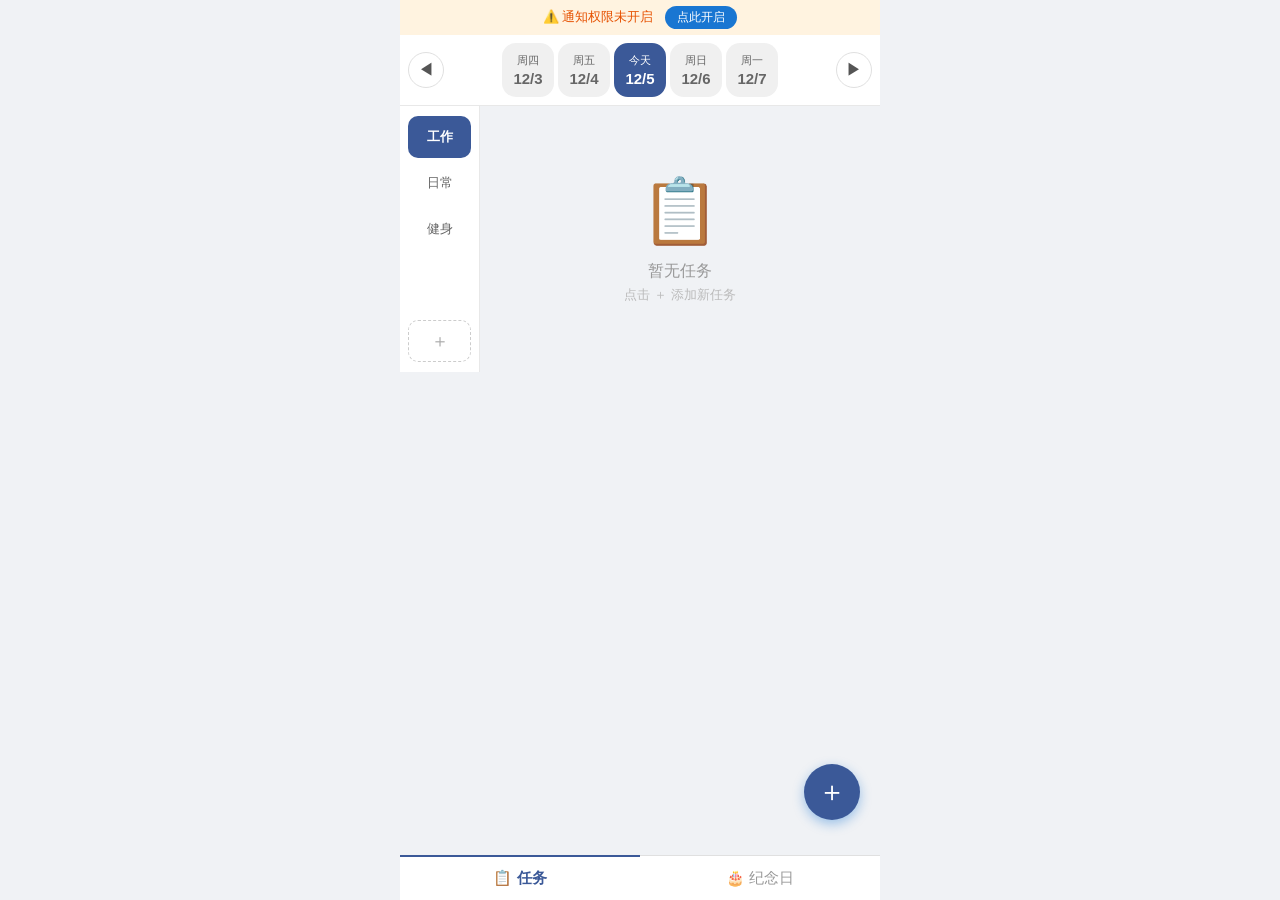
==== index.html @ bfd48ba2 "重构布局：左侧垂直分类栏 + 右侧2列任务卡片网格" ====
<!DOCTYPE html>
<html lang="zh-CN">
<head>
  <meta charset="UTF-8">
  <meta name="viewport" content="width=device-width, initial-scale=1.0, user-scalable=no">
  <meta name="theme-color" content="#1976d2">
  <meta name="apple-mobile-web-app-capable" content="yes">
  <meta name="apple-mobile-web-app-title" content="每日任务">
  <title>记忆点</title>
  <link rel="manifest" href="manifest.json">
  <link rel="stylesheet" href="style.css">
</head>
<body>

<!-- ==================== 主屏幕 ==================== -->
<main id="homeScreen">
  <header style="display:none">
    <p id="currentDateDisplay"></p>
  </header>
  <div id="permBar" style="display:none;background:#FFF3E0;padding:6px 16px;text-align:center;font-size:13px;color:#E65100;">
    ⚠️ 通知权限未开启 <button id="permBtn" style="margin-left:8px;padding:3px 12px;background:#1976d2;color:#fff;border:none;border-radius:12px;font-size:12px;">点此开启</button>
  </div>

  <!-- 日期选择器 -->
  <div class="date-row">
    <button class="date-arrow" onclick="shiftDate(-5)">◀</button>
    <div class="date-strip" id="dateStrip"></div>
    <button class="date-arrow" onclick="shiftDate(5)">▶</button>
  </div>

  <!-- 统计栏 -->
  <div class="stats" id="statsBar" style="display:none">
    <span class="stat-done">✅ <b id="doneCount">0</b></span>
    <span class="stat-todo">📋 <b id="todoCount">0</b></span>
  </div>

  <!-- 侧边栏 + 任务区 -->
  <div class="main-layout">
    <aside class="sidebar" id="categoryBar"></aside>
    <div class="task-area" id="taskList"></div>
  </div>

  <!-- 底部导航 -->
  <nav class="bottom-nav">
    <button class="nav-btn active" onclick="switchTab('tasks')">📋 任务</button>
    <button class="nav-btn" onclick="switchTab('anniversaries')">🎂 纪念日</button>
  </nav>

  <!-- 新建按钮 -->
  <button class="fab" onclick="openTaskEdit()">＋</button>
</main>

<!-- ==================== 任务编辑弹窗 ==================== -->
<dialog id="taskDialog">
  <form id="taskForm" method="dialog">
    <h2 id="taskDialogTitle">新建任务</h2>
    <input type="hidden" id="taskId">
    <input type="hidden" id="taskDate">

    <label>任务名称</label>
    <input type="text" id="taskTitle" placeholder="输入任务名称" required autocomplete="off">

    <label>详细描述（可选）</label>
    <textarea id="taskDesc" rows="2" placeholder="备注..."></textarea>

    <label>优先级</label>
    <div class="segmented">
      <input type="radio" name="priority" id="priHigh" value="2">
      <label for="priHigh" class="seg-btn">🔴 高</label>
      <input type="radio" name="priority" id="priMid" value="1" checked>
      <label for="priMid" class="seg-btn">🟠 中</label>
      <input type="radio" name="priority" id="priLow" value="0">
      <label for="priLow" class="seg-btn">🟢 低</label>
    </div>

    <label>分类</label>
    <select id="taskCategory"></select>

    <label>重复</label>
    <div class="segmented">
      <input type="radio" name="repeatType" id="rptNone" value="none" checked>
      <label for="rptNone" class="seg-btn">不重复</label>
      <input type="radio" name="repeatType" id="rptWeekdays" value="weekdays">
      <label for="rptWeekdays" class="seg-btn">工作日</label>
      <input type="radio" name="repeatType" id="rptDaily" value="daily">
      <label for="rptDaily" class="seg-btn">每天</label>
      <input type="radio" name="repeatType" id="rptWeekly" value="weekly">
      <label for="rptWeekly" class="seg-btn">每周</label>
    </div>

    <label>日期</label>
    <input type="date" id="taskDatePicker">

    <label>⏰ 定时提醒</label>
    <div class="reminder-row">
      <select id="reminderOffset" style="flex:1">
        <option value="5">提前 5 分钟</option>
        <option value="10">提前 10 分钟</option>
        <option value="15">提前 15 分钟</option>
        <option value="30">提前 30 分钟</option>
      </select>
      <input type="time" id="taskTime" style="flex:2">
      <label class="toggle-label">
        <input type="checkbox" id="taskReminder">
        <span>开启</span>
      </label>
    </div>

    <div class="dialog-actions">
      <button type="button" class="btn-cancel" onclick="closeTaskDialog()">取消</button>
      <button type="submit" class="btn-save">保存</button>
    </div>
  </form>
</dialog>

<!-- ==================== 纪念日屏幕 ==================== -->
<main id="anniversaryScreen" style="display:none">
  <header>
    <h1>纪念日</h1>
  </header>

  <div class="anni-list" id="anniList"></div>

  <nav class="bottom-nav">
    <button class="nav-btn" onclick="switchTab('tasks')">📋 任务</button>
    <button class="nav-btn active" onclick="switchTab('anniversaries')">🎂 纪念日</button>
  </nav>

  <button class="fab" onclick="openAnniEdit()">＋</button>
</main>

<!-- ==================== 纪念日编辑弹窗 ==================== -->
<dialog id="anniDialog">
  <form id="anniForm" method="dialog">
    <h2 id="anniDialogTitle">新建纪念日</h2>
    <input type="hidden" id="anniId">

    <label>事件名称</label>
    <input type="text" id="anniTitle" placeholder="如：结婚纪念日" required autocomplete="off">

    <label>日期</label>
    <div class="month-day">
      <select id="anniMonth"></select>
      <select id="anniDay"></select>
    </div>

    <label>重复</label>
    <div class="segmented">
      <input type="radio" name="isAnnual" id="annualYes" value="1" checked>
      <label for="annualYes" class="seg-btn">每年</label>
      <input type="radio" name="isAnnual" id="annualNo" value="0">
      <label for="annualNo" class="seg-btn">一次性</label>
    </div>

    <label>提醒</label>
    <select id="reminderDays">
      <option value="0">当天提醒</option>
      <option value="1">提前 1 天</option>
      <option value="3">提前 3 天</option>
      <option value="7">提前 7 天</option>
    </select>

    <label>备注（可选）</label>
    <input type="text" id="anniDesc" placeholder="备注..." autocomplete="off">

    <div class="dialog-actions">
      <button type="button" class="btn-cancel" onclick="closeAnniDialog()">取消</button>
      <button type="submit" class="btn-save">保存</button>
    </div>
  </form>
</dialog>

<!-- ==================== 确认删除弹窗 ==================== -->
<dialog id="confirmDialog">
  <form method="dialog">
    <p id="confirmMsg">确定要删除吗？</p>
    <div class="dialog-actions">
      <button type="button" class="btn-cancel" onclick="closeConfirm()">取消</button>
      <button type="submit" class="btn-delete" id="confirmDeleteBtn">删除</button>
    </div>
  </form>
</dialog>

<script src="app.js"></script>
</body>
</html>
---- style.css ----
/* ========== 全局样式 ========== */
* { margin:0; padding:0; box-sizing:border-box; }
:root {
  --blue: #3B5998;
  --red: #C0392B;
  --orange: #D35400;
  --green: #27AE60;
  --grey: #95A5A6;
  --bg: #F0F2F5;
  --card: #FFFFFF;
  --radius: 12px;
  --shadow: 0 2px 8px rgba(0,0,0,0.06);
}
body {
  font-family: -apple-system, "Microsoft YaHei", "PingFang SC", sans-serif;
  background: var(--bg);
  color: #2C3E50;
  max-width: 480px;
  margin: 0 auto;
  min-height: 100dvh;
  position: relative;
  overflow-x: hidden;
  -webkit-tap-highlight-color: transparent;
}

/* ========== 头部 ========== */
header {
  background: var(--blue);
  color: #fff;
  padding: 10px 20px;
  text-align: center;
}
header p { font-size: 13px; opacity: 0.9; }

/* ========== 日期选择器 ========== */
.date-row {
  display: flex;
  align-items: center;
  justify-content: space-between;
  padding: 8px 8px;
  background: #fff;
  border-bottom: 1px solid #E8E8E8;
}
.date-arrow {
  width: 36px; min-width: 36px;
  height: 36px;
  border-radius: 50%;
  border: 1px solid #E0E0E0;
  background: #fff;
  font-size: 16px;
  cursor: pointer;
  display: flex; align-items: center; justify-content: center;
  color: #555;
  flex-shrink: 0;
}
.date-arrow:active { background: #F0F2F5; }

.date-strip {
  display: flex;
  gap: 4px;
  flex: 1;
  justify-content: center;
}
.date-strip::-webkit-scrollbar { display: none; }
.date-chip {
  flex: 0 0 auto;
  width: 52px;
  padding: 8px 0;
  text-align: center;
  border-radius: 14px;
  background: #f0f0f0;
  border: none;
  cursor: pointer;
  font-size: 11px;
  color: #666;
  transition: all 0.2s;
}
.date-chip .day-label { font-size: 11px; display: block; }
.date-chip .day-date { font-size: 15px; font-weight: 700; display: block; margin-top: 2px; }
.date-chip.today { border: 2px solid #90caf9; }
.date-chip.active { background: var(--blue); color: #fff; }
.date-chip.active.today { border-color: var(--blue); }

/* ========== 主布局：侧边栏 + 任务区 ========== */
.main-layout {
  display: flex;
  flex: 1;
  min-height: 0;
  background: var(--bg);
}
.sidebar {
  width: 80px; min-width: 80px;
  background: #fff;
  border-right: 1px solid #E8E8E8;
  display: flex;
  flex-direction: column;
  padding: 8px 0;
}
.cat-chip {
  padding: 12px 6px;
  margin: 2px 8px;
  border-radius: 10px;
  border: none;
  background: transparent;
  font-size: 13px;
  cursor: pointer;
  color: #666;
  text-align: center;
  transition: all 0.15s;
}
.cat-chip.active {
  background: var(--blue);
  color: #fff;
  font-weight: 600;
}
.cat-chip.cat-add {
  border: 1px dashed #ccc;
  padding: 8px 4px;
  font-size: 18px;
  color: #aaa;
  margin-top: auto;
}

/* ========== 任务区网格 ========== */
.task-area {
  flex: 1;
  padding: 8px;
  overflow-y: auto;
  display: grid;
  grid-template-columns: 1fr 1fr;
  gap: 8px;
  align-content: start;
}

/* ========== 提醒行 ========== */
.reminder-row {
  display: flex;
  gap: 10px;
  align-items: center;
}
.toggle-label {
  display: flex;
  align-items: center;
  gap: 6px;
  font-size: 14px;
  white-space: nowrap;
  cursor: pointer;
}

/* ========== 统计栏 ========== */
.stats {
  display: flex;
  justify-content: center;
  gap: 24px;
  padding: 10px 20px;
  background: #fff;
  border-bottom: 1px solid #e0e0e0;
  font-size: 13px;
}
.stat-done b { color: var(--green); }
.stat-todo b { color: var(--orange); }

/* ========== 任务卡片 ========== */
.ani-list { padding: 8px 12px 120px; min-height: 200px; }
.task-item {
  display: flex;
  flex-direction: column;
  gap: 6px;
  background: var(--card);
  border-radius: var(--radius);
  padding: 12px;
  box-shadow: var(--shadow);
  transition: transform 0.15s;
  position: relative;
}
.task-item:active { transform: scale(0.97); }
.task-item .checkbox {
  position: absolute; top: 8px; right: 8px;
  width: 20px; height: 20px;
  border: 2px solid #B0B0B0;
  border-radius: 50%;
  flex-shrink: 0;
  display: flex; align-items: center; justify-content: center;
  cursor: pointer;
  font-size: 12px;
  color: transparent;
  transition: all 0.2s;
}
.task-item.done .checkbox {
  background: var(--green);
  border-color: var(--green);
  color: #fff;
}
.task-item .task-info { flex:1; min-width:0; padding-right: 24px; }
.task-item .task-title {
  font-size: 14px;
  font-weight: 600;
  word-break: break-all;
  line-height: 1.3;
}
.task-item.done .task-title {
  text-decoration: line-through;
  color: #999;
}
.task-item .task-desc {
  font-size: 11px; color: #999; margin-top: 4px;
}
.task-item .task-desc:empty { display: none; }
.task-item .pri-badge {
  font-size: 10px; font-weight: 700;
  padding: 2px 8px;
  border-radius: 10px;
  align-self: flex-start;
}
.pri-high { background: #ffebee; color: var(--red); }
.pri-mid  { background: #fff3e0; color: var(--orange); }
.pri-low  { background: #e8f5e9; color: var(--green); }

/* 左滑删除 */
.task-item { position: relative; overflow: hidden; }
.task-item .delete-action {
  position: absolute;
  right: 0; top: 0; bottom: 0;
  width: 72px;
  background: var(--red);
  color: #fff;
  display: flex;
  align-items: center;
  justify-content: center;
  font-size: 14px;
  font-weight: 600;
  border-radius: 0 var(--radius) var(--radius) 0;
  transform: translateX(100%);
  transition: transform 0.2s;
}
.task-item.swiped .delete-action { transform: translateX(0); }
.task-item.swiped { transform: translateX(-72px); }

/* ========== 纪念日卡片 ========== */
.anni-item {
  display: flex;
  align-items: center;
  gap: 14px;
  background: var(--card);
  border-radius: var(--radius);
  padding: 14px;
  margin: 6px 0;
  box-shadow: var(--shadow);
}
.anni-item:active { transform: scale(0.98); }
.anni-date-box {
  width: 50px; height: 50px;
  border-radius: 12px;
  display: flex; flex-direction: column;
  align-items: center; justify-content: center;
  flex-shrink: 0;
  font-weight: 700;
}
.anni-date-box.near { background: #e3f2fd; color: var(--blue); }
.anni-date-box.soon { background: #fff3e0; color: var(--orange); }
.anni-date-box.today-box { background: #ffebee; color: var(--red); }
.anni-date-box.past { background: #f5f5f5; color: #999; }
.anni-date-box .m { font-size: 11px; }
.anni-date-box .d { font-size: 18px; }
.anni-info { flex:1; min-width:0; }
.anni-info .anni-title { font-size: 15px; font-weight: 500; }
.anni-info .anni-type { font-size: 11px; color: #999; }
.anni-info .anni-desc { font-size: 12px; color: #999; margin-top: 2px; }
.anni-countdown {
  font-size: 13px; font-weight: 600;
  flex-shrink: 0; text-align: right;
}
.countdown-near { color: var(--blue); }
.countdown-soon { color: var(--orange); }
.countdown-today { color: var(--red); }
.countdown-past { color: #999; }

/* ========== 空状态 ========== */
.empty-state {
  text-align: center;
  padding: 60px 20px;
  color: #bbb;
}
.empty-state .empty-icon { font-size: 64px; }
.empty-state .empty-title { font-size: 16px; margin-top: 12px; color: #999; }
.empty-state .empty-sub { font-size: 13px; margin-top: 4px; color: #bbb; }

/* ========== FAB ========== */
.fab {
  position: fixed;
  bottom: 80px;
  right: calc(50% - 220px);
  width: 56px; height: 56px;
  border-radius: 50%;
  background: var(--blue);
  color: #fff;
  font-size: 28px;
  border: none;
  box-shadow: 0 4px 12px rgba(25,118,210,0.4);
  cursor: pointer;
  z-index: 10;
  display: flex;
  align-items: center;
  justify-content: center;
  transition: transform 0.2s;
}
.fab:active { transform: scale(0.9); }
@media (max-width:480px) {
  .fab { right: 20px; }
}

/* ========== 底部导航 ========== */
.bottom-nav {
  position: fixed;
  bottom: 0; left: 0; right: 0;
  max-width: 480px;
  margin: 0 auto;
  display: flex;
  background: #fff;
  border-top: 1px solid #e0e0e0;
  z-index: 10;
}
.nav-btn {
  flex: 1;
  padding: 12px;
  border: none;
  background: none;
  font-size: 15px;
  cursor: pointer;
  color: #999;
  transition: all 0.2s;
}
.nav-btn.active { color: var(--blue); font-weight: 600; border-top: 2px solid var(--blue); margin-top: -1px; }

/* ========== 弹窗 ========== */
dialog {
  border: none;
  border-radius: 18px 18px 0 0;
  padding: 0;
  width: 100%;
  max-width: 480px;
  position: fixed;
  bottom: 0;
  margin: 0;
  animation: slideUp 0.25s ease-out;
}
dialog::backdrop { background: rgba(0,0,0,0.4); }
@keyframes slideUp {
  from { transform: translateY(100%); }
  to { transform: translateY(0); }
}
dialog form {
  padding: 20px;
  display: flex;
  flex-direction: column;
  gap: 12px;
}
dialog h2 { font-size: 17px; text-align: center; }
dialog label { font-size: 13px; color: #666; font-weight: 500; }
dialog input[type="text"],
dialog input[type="date"],
dialog textarea,
dialog select {
  padding: 12px;
  border: 1px solid #e0e0e0;
  border-radius: 10px;
  font-size: 15px;
  font-family: inherit;
  width: 100%;
  background: #fafafa;
}
dialog textarea { resize: vertical; }

/* 分段按钮 */
.segmented {
  display: flex;
  border: 1px solid #e0e0e0;
  border-radius: 10px;
  overflow: hidden;
}
.segmented input { display: none; }
.seg-btn {
  flex: 1;
  text-align: center;
  padding: 10px;
  font-size: 14px;
  cursor: pointer;
  background: #fff;
  color: #666;
  transition: all 0.2s;
  border-right: 1px solid #e0e0e0;
}
.seg-btn:last-child { border-right: none; }
.segmented input:checked + .seg-btn {
  background: var(--blue);
  color: #fff;
}

/* 月日双选 */
.month-day { display: flex; gap: 8px; }
.month-day select { flex: 1; }

/* 弹窗按钮 */
.dialog-actions { display: flex; gap: 10px; margin-top: 4px; }
.btn-save, .btn-cancel, .btn-delete {
  flex: 1;
  padding: 12px;
  border: none;
  border-radius: 10px;
  font-size: 15px;
  font-weight: 600;
  cursor: pointer;
}
.btn-save { background: var(--blue); color: #fff; }
.btn-cancel { background: #f0f0f0; color: #666; }
.btn-delete { background: var(--red); color: #fff; }
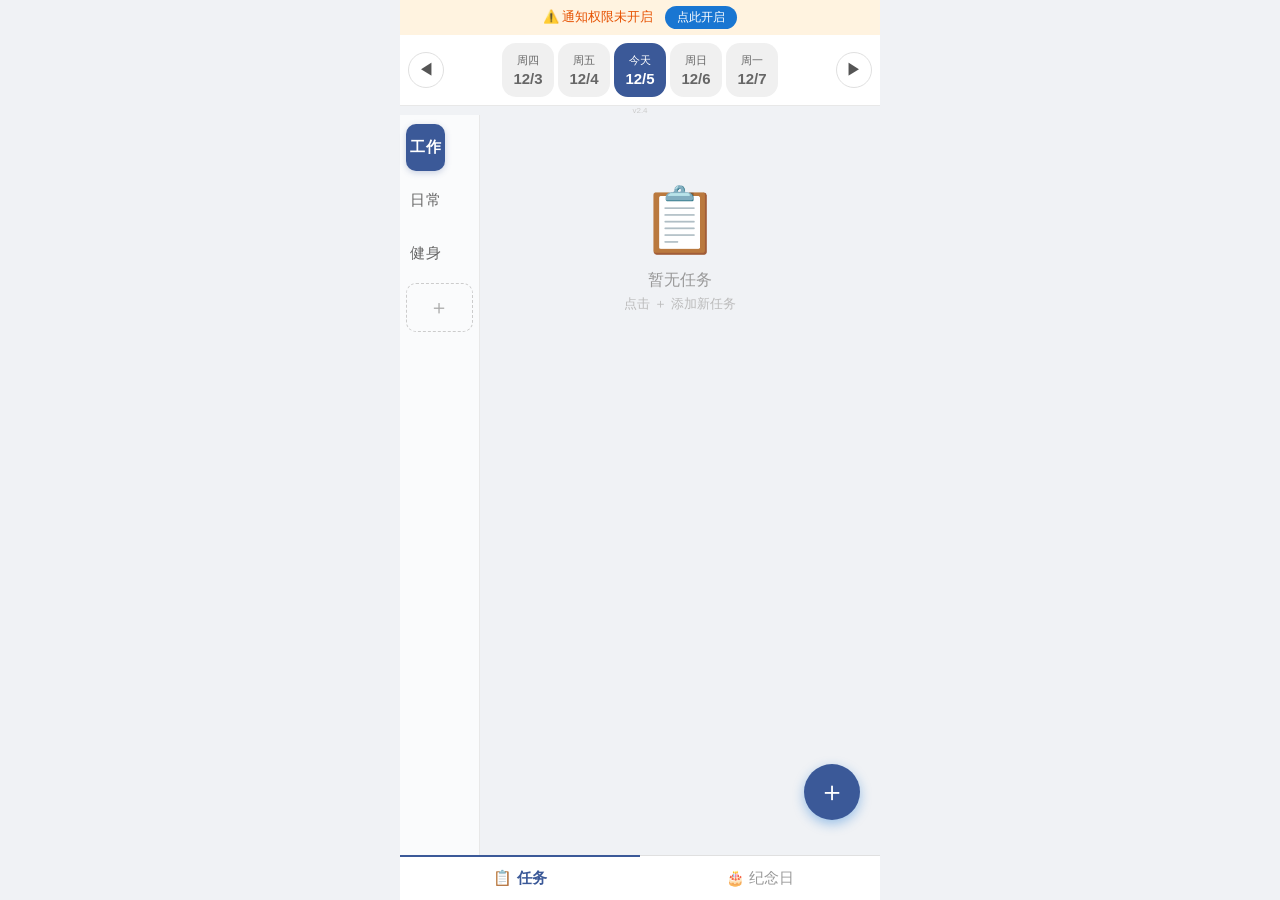
==== commit 2c03ccea: "状态栏避让+自定义分类弹窗+长按X删除" ====
--- a/index.html
+++ b/index.html
@@ -27,6 +27,7 @@
     <div class="date-strip" id="dateStrip"></div>
     <button class="date-arrow" onclick="shiftDate(5)">▶</button>
   </div>
+  <div style="font-size:8px;text-align:center;color:#ccc;">v2.4</div>
 
   <!-- 统计栏 -->
   <div class="stats" id="statsBar" style="display:none">
@@ -170,6 +171,18 @@
   </form>
 </dialog>
 
+<!-- ==================== 新增分类弹窗 ==================== -->
+<dialog id="catDialog">
+  <form id="catForm" method="dialog" style="padding:20px;text-align:center;background:#E3F2FD;">
+    <h3 style="margin-bottom:12px;">新增</h3>
+    <input type="text" id="catName" placeholder="分类名称" autocomplete="off" style="width:100%;padding:10px;border:1px solid #BBDEFB;border-radius:8px;font-size:15px;">
+    <div class="dialog-actions" style="margin-top:12px;">
+      <button type="button" onclick="closeCatDialog()" class="btn-cancel">取消</button>
+      <button type="submit" class="btn-save">确定</button>
+    </div>
+  </form>
+</dialog>
+
 <!-- ==================== 确认删除弹窗 ==================== -->
 <dialog id="confirmDialog">
   <form method="dialog">
--- a/style.css
+++ b/style.css
@@ -17,11 +17,14 @@
   color: #2C3E50;
   max-width: 480px;
   margin: 0 auto;
-  min-height: 100dvh;
+  height: 100dvh;
   position: relative;
-  overflow-x: hidden;
+  overflow: hidden;
+  display: flex;
+  flex-direction: column;
   -webkit-tap-highlight-color: transparent;
 }
+main { display: flex; flex-direction: column; flex: 1; min-height: 0; }
 
 /* ========== 头部 ========== */
 header {
@@ -90,35 +93,59 @@
 }
 .sidebar {
   width: 80px; min-width: 80px;
-  background: #fff;
+  background: #FAFBFC;
   border-right: 1px solid #E8E8E8;
   display: flex;
   flex-direction: column;
-  padding: 8px 0;
+  padding: 6px 0;
+  align-self: stretch;
 }
 .cat-chip {
-  padding: 12px 6px;
-  margin: 2px 8px;
+  padding: 14px 4px;
+  margin: 3px 6px;
   border-radius: 10px;
   border: none;
   background: transparent;
-  font-size: 13px;
+  font-size: 15px;
+  font-weight: 500;
   cursor: pointer;
   color: #666;
   text-align: center;
   transition: all 0.15s;
+  letter-spacing: 0.5px;
 }
 .cat-chip.active {
   background: var(--blue);
   color: #fff;
-  font-weight: 600;
+  font-weight: 700;
+  box-shadow: 0 2px 6px rgba(59,89,152,0.25);
 }
 .cat-chip.cat-add {
   border: 1px dashed #ccc;
-  padding: 8px 4px;
-  font-size: 18px;
+  padding: 10px 4px;
+  font-size: 20px;
   color: #aaa;
-  margin-top: auto;
+}
+
+/* 分类项容器 */
+.cat-wrap {
+  position: relative;
+}
+.cat-del {
+  display: none;
+  position: absolute;
+  top: -4px; right: -2px;
+  width: 18px; height: 18px;
+  border-radius: 50%;
+  background: #E74C3C;
+  color: #fff;
+  font-size: 12px;
+  font-weight: 700;
+  align-items: center;
+  justify-content: center;
+  cursor: pointer;
+  line-height: 1;
+  z-index: 5;
 }
 
 /* ========== 任务区网格 ========== */
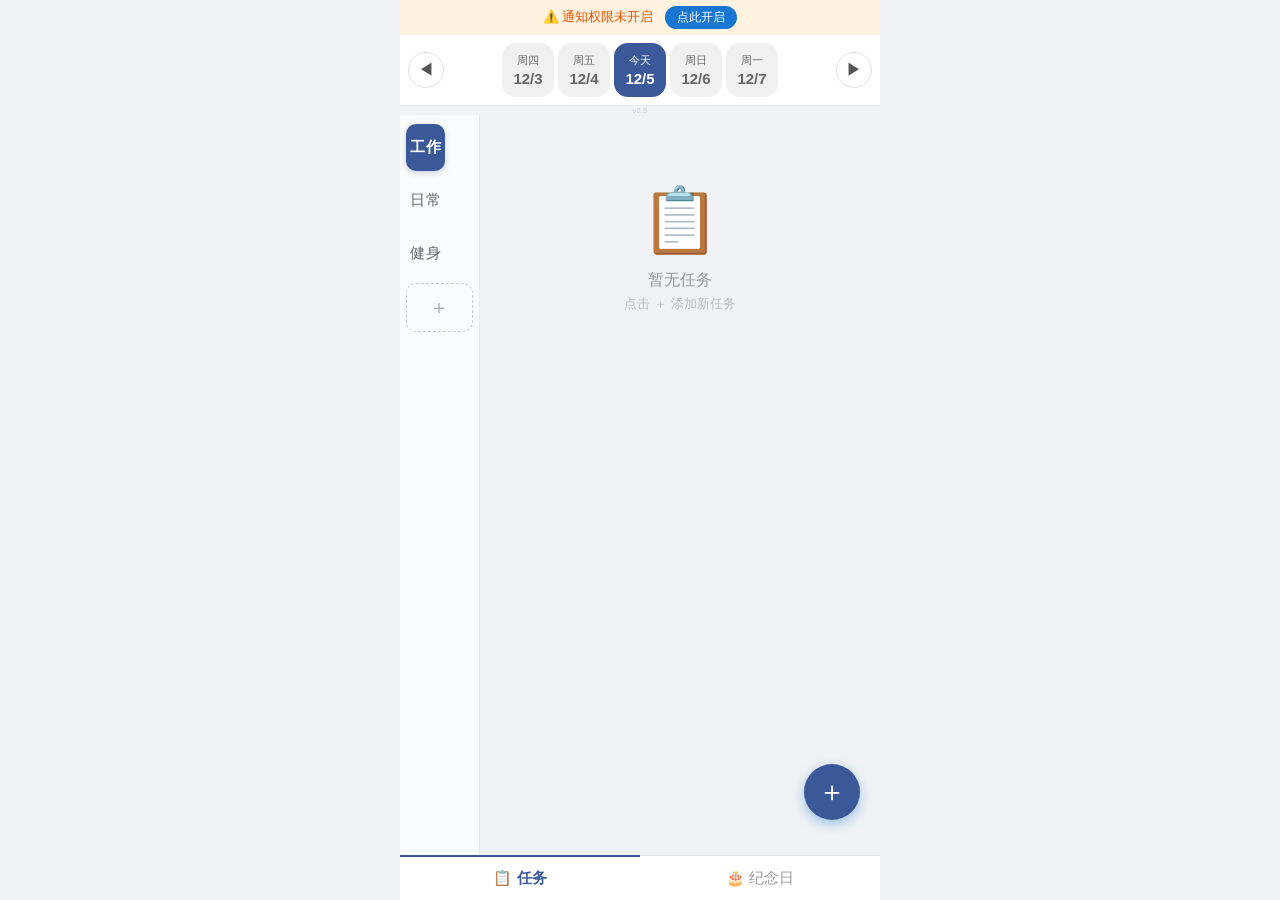
==== commit 9f4623d5: "分类拖拽排序：长按移动拖动，停在原位显示删除" ====
--- a/index.html
+++ b/index.html
@@ -27,7 +27,7 @@
     <div class="date-strip" id="dateStrip"></div>
     <button class="date-arrow" onclick="shiftDate(5)">▶</button>
   </div>
-  <div style="font-size:8px;text-align:center;color:#ccc;">v2.4</div>
+  <div style="font-size:8px;text-align:center;color:#ccc;">v2.5</div>
 
   <!-- 统计栏 -->
   <div class="stats" id="statsBar" style="display:none">
@@ -172,7 +172,7 @@
 </dialog>
 
 <!-- ==================== 新增分类弹窗 ==================== -->
-<dialog id="catDialog">
+<dialog id="catDialog" onclick="if(event.target===this) this.close();">
   <form id="catForm" method="dialog" style="padding:20px;text-align:center;background:#E3F2FD;">
     <h3 style="margin-bottom:12px;">新增</h3>
     <input type="text" id="catName" placeholder="分类名称" autocomplete="off" style="width:100%;padding:10px;border:1px solid #BBDEFB;border-radius:8px;font-size:15px;">
--- a/style.css
+++ b/style.css
@@ -23,6 +23,8 @@
   display: flex;
   flex-direction: column;
   -webkit-tap-highlight-color: transparent;
+  -webkit-user-select: none;
+  user-select: none;
 }
 main { display: flex; flex-direction: column; flex: 1; min-height: 0; }
 
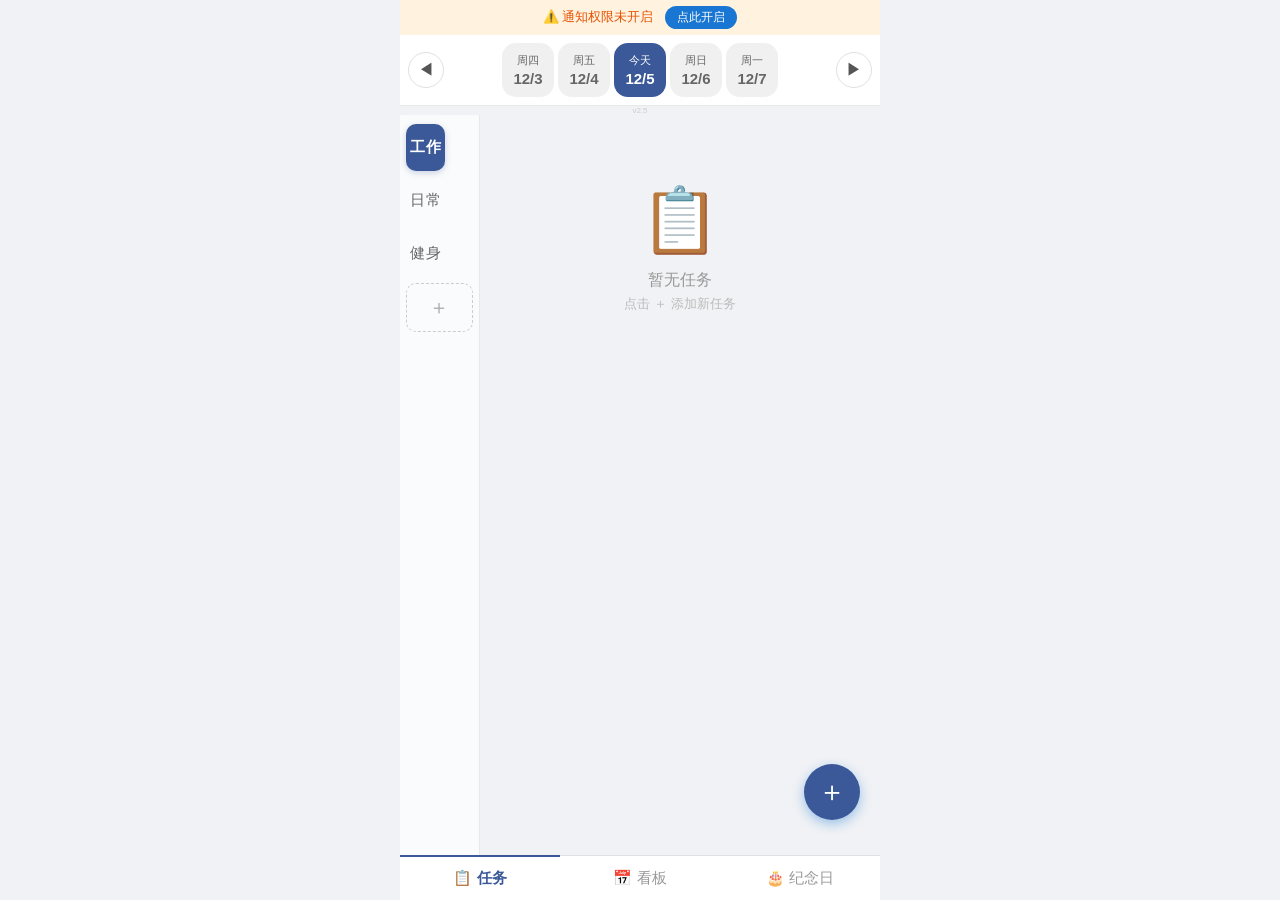
==== commit 7cd0a755: "新增看板：月历视图+按分类查看任务" ====
--- a/index.html
+++ b/index.html
@@ -44,6 +44,7 @@
   <!-- 底部导航 -->
   <nav class="bottom-nav">
     <button class="nav-btn active" onclick="switchTab('tasks')">📋 任务</button>
+    <button class="nav-btn" onclick="switchTab('kanban')">📅 看板</button>
     <button class="nav-btn" onclick="switchTab('anniversaries')">🎂 纪念日</button>
   </nav>
 
@@ -124,10 +125,34 @@
 
   <nav class="bottom-nav">
     <button class="nav-btn" onclick="switchTab('tasks')">📋 任务</button>
+    <button class="nav-btn" onclick="switchTab('kanban')">📅 看板</button>
     <button class="nav-btn active" onclick="switchTab('anniversaries')">🎂 纪念日</button>
   </nav>
 
   <button class="fab" onclick="openAnniEdit()">＋</button>
+</main>
+
+<!-- ==================== 看板屏幕 ==================== -->
+<main id="kanbanScreen" style="display:none">
+  <div class="kb-month-nav">
+    <button class="kb-month-btn" onclick="changeMonth(-1)">◀</button>
+    <span class="kb-month-title" id="kbMonthTitle"></span>
+    <button class="kb-month-btn" onclick="changeMonth(1)">▶</button>
+  </div>
+  <div class="kb-weekdays">
+    <span>一</span><span>二</span><span>三</span><span>四</span><span>五</span><span>六</span><span>日</span>
+  </div>
+  <div class="kb-grid" id="kbGrid"></div>
+  <div class="kb-preview" id="kbPreview">
+    <div class="kb-preview-date" id="kbPreviewDate"></div>
+    <div class="kb-preview-list" id="kbPreviewList"></div>
+  </div>
+
+  <nav class="bottom-nav">
+    <button class="nav-btn" onclick="switchTab('tasks')">📋 任务</button>
+    <button class="nav-btn active" onclick="switchTab('kanban')">📅 看板</button>
+    <button class="nav-btn" onclick="switchTab('anniversaries')">🎂 纪念日</button>
+  </nav>
 </main>
 
 <!-- ==================== 纪念日编辑弹窗 ==================== -->
--- a/style.css
+++ b/style.css
@@ -338,6 +338,51 @@
   .fab { right: 20px; }
 }
 
+#kanbanScreen { display: flex; flex-direction: column; }
+/* ========== 看板 ========== */
+.kb-month-nav {
+  display: flex; align-items: center; justify-content: space-between;
+  padding: 10px 16px; background: #fff; border-bottom: 1px solid #E8E8E8;
+}
+.kb-month-btn {
+  width: 32px; height: 32px; border-radius: 50%; border: 1px solid #DDD;
+  background: #fff; font-size: 14px; cursor: pointer; color: #555;
+}
+.kb-month-title { font-size: 16px; font-weight: 700; }
+.kb-weekdays {
+  display: grid; grid-template-columns: repeat(7,1fr);
+  padding: 6px 8px; background: #fff; text-align: center;
+  font-size: 12px; color: #999; border-bottom: 1px solid #EEE;
+}
+.kb-grid {
+  display: grid; grid-template-columns: repeat(7,1fr);
+  gap: 2px; padding: 4px 8px; background: #fff;
+}
+.kb-day {
+  aspect-ratio: 1; display: flex; flex-direction: column;
+  align-items: center; justify-content: center; font-size: 13px;
+  border-radius: 8px; cursor: pointer; position: relative;
+}
+.kb-day.other-month { color: #CCC; }
+.kb-day.today { background: #E3F2FD; font-weight: 700; }
+.kb-day.selected { background: var(--blue); color: #fff; }
+.kb-day.has-tasks::after {
+  content: ''; position: absolute; bottom: 4px; width: 4px; height: 4px;
+  border-radius: 50%; background: var(--orange);
+}
+.kb-day.selected.has-tasks::after { background: #fff; }
+.kb-preview {
+  padding: 10px 16px; background: var(--bg); flex: 1; overflow-y: auto;
+}
+.kb-preview-date { font-size: 14px; font-weight: 600; margin-bottom: 8px; }
+.kb-preview-list { display: flex; flex-direction: column; gap: 4px; }
+.kb-cat-group { margin-bottom: 8px; }
+.kb-cat-title { font-size: 12px; color: var(--blue); font-weight: 600; margin-bottom: 4px; padding-left: 4px; }
+.kb-task-row { display: flex; align-items: center; gap: 8px; padding: 6px 10px;
+  background: #fff; border-radius: 8px; margin-bottom: 3px; font-size: 13px; }
+.kb-task-row .dot { width: 6px; height: 6px; border-radius: 50%; flex-shrink: 0; }
+.kb-task-row.done .kb-task-text { text-decoration: line-through; color: #999; }
+
 /* ========== 底部导航 ========== */
 .bottom-nav {
   position: fixed;
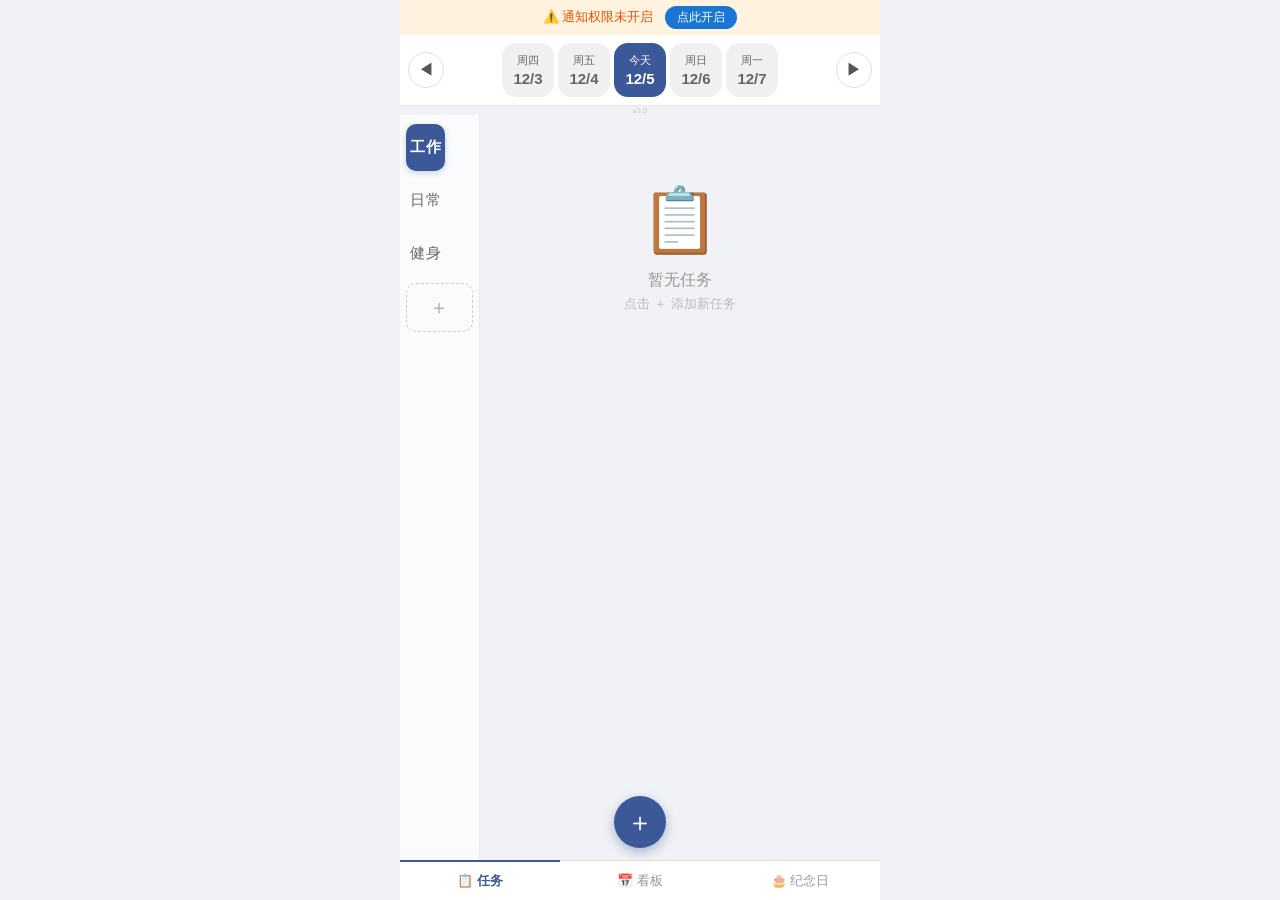
==== commit a8e7cc43: "看板+全局居中FAB+底部三标签导航" ====
--- a/index.html
+++ b/index.html
@@ -27,7 +27,7 @@
     <div class="date-strip" id="dateStrip"></div>
     <button class="date-arrow" onclick="shiftDate(5)">▶</button>
   </div>
-  <div style="font-size:8px;text-align:center;color:#ccc;">v2.5</div>
+  <div style="font-size:8px;text-align:center;color:#ccc;">v3.0</div>
 
   <!-- 统计栏 -->
   <div class="stats" id="statsBar" style="display:none">
@@ -44,13 +44,14 @@
   <!-- 底部导航 -->
   <nav class="bottom-nav">
     <button class="nav-btn active" onclick="switchTab('tasks')">📋 任务</button>
-    <button class="nav-btn" onclick="switchTab('kanban')">📅 看板</button>
+    <button class="nav-btn" id="kbTabBtn" onclick="switchTab('kanban')">📅 看板</button>
     <button class="nav-btn" onclick="switchTab('anniversaries')">🎂 纪念日</button>
   </nav>
 
-  <!-- 新建按钮 -->
-  <button class="fab" onclick="openTaskEdit()">＋</button>
 </main>
+
+<!-- ==================== 全局 FAB ==================== -->
+<div class="fab-row"><button class="fab" onclick="fabClick()">＋</button></div>
 
 <!-- ==================== 任务编辑弹窗 ==================== -->
 <dialog id="taskDialog">
@@ -125,11 +126,10 @@
 
   <nav class="bottom-nav">
     <button class="nav-btn" onclick="switchTab('tasks')">📋 任务</button>
-    <button class="nav-btn" onclick="switchTab('kanban')">📅 看板</button>
+    <button class="nav-btn" id="kbTabBtn" onclick="switchTab('kanban')">📅 看板</button>
     <button class="nav-btn active" onclick="switchTab('anniversaries')">🎂 纪念日</button>
   </nav>
 
-  <button class="fab" onclick="openAnniEdit()">＋</button>
 </main>
 
 <!-- ==================== 看板屏幕 ==================== -->
--- a/style.css
+++ b/style.css
@@ -315,31 +315,32 @@
 .empty-state .empty-sub { font-size: 13px; margin-top: 4px; color: #bbb; }
 
 /* ========== FAB ========== */
+.fab-row {
+  position: fixed; bottom: 52px;
+  left: 0; right: 0;
+  display: flex; justify-content: center;
+  z-index: 20;
+  pointer-events: none;
+}
+.fab-row .fab { pointer-events: auto; }
 .fab {
-  position: fixed;
-  bottom: 80px;
-  right: calc(50% - 220px);
-  width: 56px; height: 56px;
+  width: 52px; height: 52px;
   border-radius: 50%;
   background: var(--blue);
   color: #fff;
-  font-size: 28px;
-  border: none;
-  box-shadow: 0 4px 12px rgba(25,118,210,0.4);
-  cursor: pointer;
-  z-index: 10;
+  font-size: 26px;
+  border: none;
+  box-shadow: 0 4px 12px rgba(59,89,152,0.4);
+  cursor: pointer;
   display: flex;
   align-items: center;
   justify-content: center;
   transition: transform 0.2s;
 }
 .fab:active { transform: scale(0.9); }
-@media (max-width:480px) {
-  .fab { right: 20px; }
-}
-
-#kanbanScreen { display: flex; flex-direction: column; }
+
 /* ========== 看板 ========== */
+#kanbanScreen { flex-direction: column; }
 .kb-month-nav {
   display: flex; align-items: center; justify-content: space-between;
   padding: 10px 16px; background: #fff; border-bottom: 1px solid #E8E8E8;
@@ -385,21 +386,19 @@
 
 /* ========== 底部导航 ========== */
 .bottom-nav {
-  position: fixed;
-  bottom: 0; left: 0; right: 0;
-  max-width: 480px;
-  margin: 0 auto;
+  flex-shrink: 0;
   display: flex;
   background: #fff;
   border-top: 1px solid #e0e0e0;
   z-index: 10;
+  margin-top: auto;
 }
 .nav-btn {
   flex: 1;
-  padding: 12px;
+  padding: 10px 4px;
   border: none;
   background: none;
-  font-size: 15px;
+  font-size: 13px;
   cursor: pointer;
   color: #999;
   transition: all 0.2s;
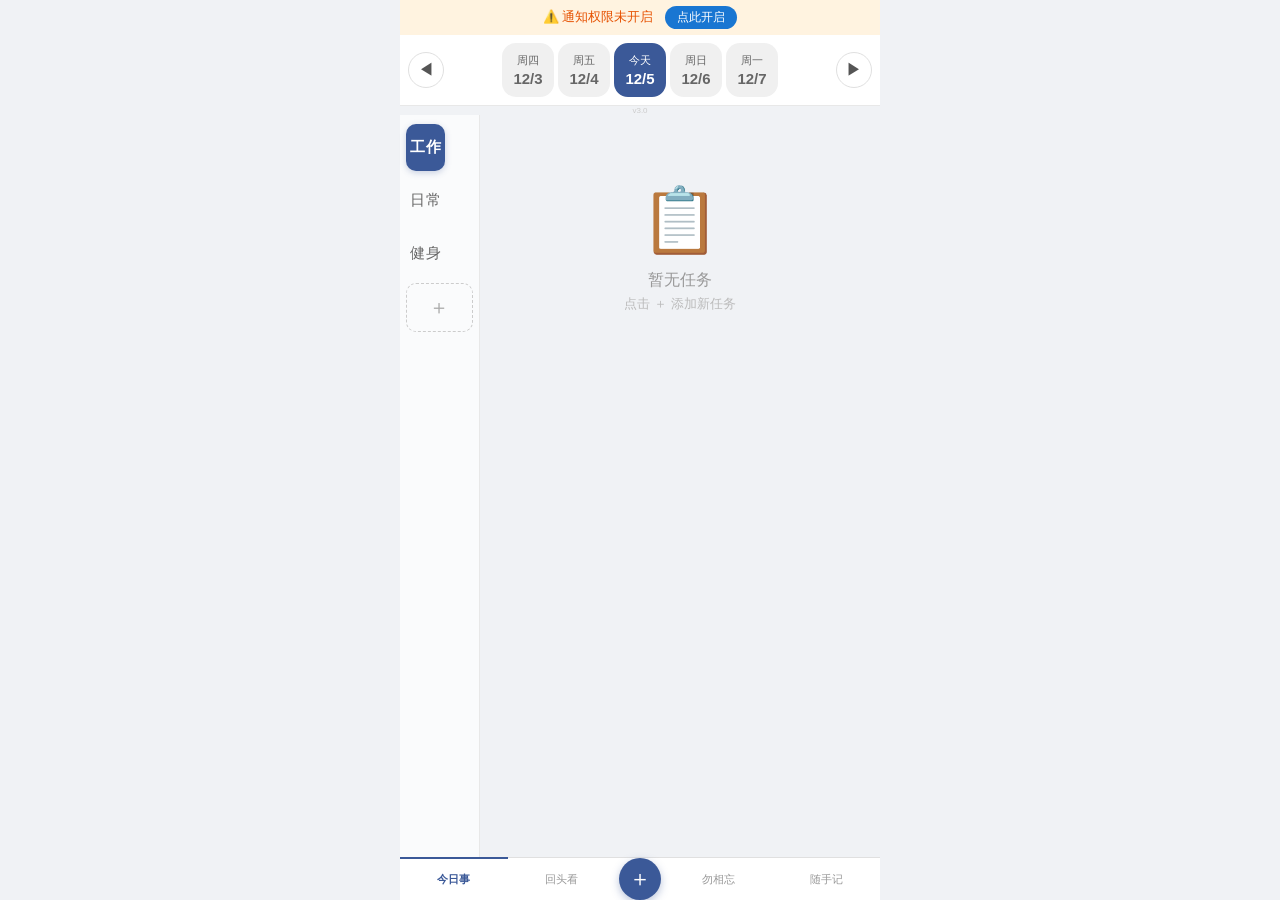
==== commit f26808b5: "五标签导航+随手记日记+加号居中" ====
--- a/index.html
+++ b/index.html
@@ -41,17 +41,32 @@
     <div class="task-area" id="taskList"></div>
   </div>
 
-  <!-- 底部导航 -->
-  <nav class="bottom-nav">
-    <button class="nav-btn active" onclick="switchTab('tasks')">📋 任务</button>
-    <button class="nav-btn" id="kbTabBtn" onclick="switchTab('kanban')">📅 看板</button>
-    <button class="nav-btn" onclick="switchTab('anniversaries')">🎂 纪念日</button>
-  </nav>
-
-</main>
-
-<!-- ==================== 全局 FAB ==================== -->
-<div class="fab-row"><button class="fab" onclick="fabClick()">＋</button></div>
+  <nav class="bottom-nav">
+    <button class="nav-btn active" onclick="switchTab('tasks')">今日事</button>
+    <button class="nav-btn" onclick="switchTab('kanban')">回头看</button>
+    <button class="fab-inline" onclick="fabClick()">＋</button>
+    <button class="nav-btn" onclick="switchTab('anniversaries')">勿相忘</button>
+    <button class="nav-btn" onclick="switchTab('notes')">随手记</button>
+  </nav>
+
+</main>
+
+<!-- ==================== 随手记屏幕 ==================== -->
+<main id="notesScreen" style="display:none">
+  <div class="notes-input-area">
+    <textarea id="noteInput" placeholder="记录此刻的想法..." rows="4"></textarea>
+    <button class="note-save-btn" onclick="saveNote()">保存</button>
+  </div>
+  <div class="notes-list" id="notesList"></div>
+
+  <nav class="bottom-nav">
+    <button class="nav-btn" onclick="switchTab('tasks')">今日事</button>
+    <button class="nav-btn" onclick="switchTab('kanban')">回头看</button>
+    <button class="fab-inline" onclick="fabClick()">＋</button>
+    <button class="nav-btn" onclick="switchTab('anniversaries')">勿相忘</button>
+    <button class="nav-btn active" onclick="switchTab('notes')">随手记</button>
+  </nav>
+</main>
 
 <!-- ==================== 任务编辑弹窗 ==================== -->
 <dialog id="taskDialog">
@@ -125,9 +140,11 @@
   <div class="anni-list" id="anniList"></div>
 
   <nav class="bottom-nav">
-    <button class="nav-btn" onclick="switchTab('tasks')">📋 任务</button>
-    <button class="nav-btn" id="kbTabBtn" onclick="switchTab('kanban')">📅 看板</button>
-    <button class="nav-btn active" onclick="switchTab('anniversaries')">🎂 纪念日</button>
+    <button class="nav-btn" onclick="switchTab('tasks')">今日事</button>
+    <button class="nav-btn" onclick="switchTab('kanban')">回头看</button>
+    <button class="fab-inline" onclick="fabClick()">＋</button>
+    <button class="nav-btn active" onclick="switchTab('anniversaries')">勿相忘</button>
+    <button class="nav-btn" onclick="switchTab('notes')">随手记</button>
   </nav>
 
 </main>
@@ -149,9 +166,11 @@
   </div>
 
   <nav class="bottom-nav">
-    <button class="nav-btn" onclick="switchTab('tasks')">📋 任务</button>
-    <button class="nav-btn active" onclick="switchTab('kanban')">📅 看板</button>
-    <button class="nav-btn" onclick="switchTab('anniversaries')">🎂 纪念日</button>
+    <button class="nav-btn" onclick="switchTab('tasks')">今日事</button>
+    <button class="nav-btn active" onclick="switchTab('kanban')">回头看</button>
+    <button class="fab-inline" onclick="fabClick()">＋</button>
+    <button class="nav-btn" onclick="switchTab('anniversaries')">勿相忘</button>
+    <button class="nav-btn" onclick="switchTab('notes')">随手记</button>
   </nav>
 </main>
 
--- a/style.css
+++ b/style.css
@@ -314,33 +314,25 @@
 .empty-state .empty-title { font-size: 16px; margin-top: 12px; color: #999; }
 .empty-state .empty-sub { font-size: 13px; margin-top: 4px; color: #bbb; }
 
-/* ========== FAB ========== */
-.fab-row {
-  position: fixed; bottom: 52px;
-  left: 0; right: 0;
-  display: flex; justify-content: center;
-  z-index: 20;
-  pointer-events: none;
-}
-.fab-row .fab { pointer-events: auto; }
-.fab {
-  width: 52px; height: 52px;
+/* ========== 行内加号按钮 ========== */
+.fab-inline {
+  width: 42px; height: 42px;
   border-radius: 50%;
   background: var(--blue);
   color: #fff;
-  font-size: 26px;
-  border: none;
-  box-shadow: 0 4px 12px rgba(59,89,152,0.4);
-  cursor: pointer;
-  display: flex;
-  align-items: center;
-  justify-content: center;
+  font-size: 22px;
+  border: none;
+  box-shadow: 0 3px 8px rgba(59,89,152,0.35);
+  cursor: pointer;
+  display: flex; align-items: center; justify-content: center;
+  flex-shrink: 0;
+  margin: 0 4px;
   transition: transform 0.2s;
 }
-.fab:active { transform: scale(0.9); }
+.fab-inline:active { transform: scale(0.9); }
 
 /* ========== 看板 ========== */
-#kanbanScreen { flex-direction: column; }
+#kanbanScreen, #notesScreen { display: flex; flex-direction: column; }
 .kb-month-nav {
   display: flex; align-items: center; justify-content: space-between;
   padding: 10px 16px; background: #fff; border-bottom: 1px solid #E8E8E8;
@@ -384,6 +376,15 @@
 .kb-task-row .dot { width: 6px; height: 6px; border-radius: 50%; flex-shrink: 0; }
 .kb-task-row.done .kb-task-text { text-decoration: line-through; color: #999; }
 
+/* ========== 随手记 ========== */
+.notes-input-area { padding: 12px 16px; background: #fff; border-bottom: 1px solid #E8E8E8; }
+.notes-input-area textarea { width: 100%; border: 1px solid #DDD; border-radius: 10px; padding: 10px; font-size: 14px; font-family: inherit; resize: vertical; }
+.note-save-btn { margin-top: 8px; padding: 8px 24px; background: var(--blue); color: #fff; border: none; border-radius: 20px; font-size: 13px; cursor: pointer; }
+.notes-list { padding: 10px 16px 80px; }
+.note-card { background: #fff; border-radius: 10px; padding: 12px 14px; margin-bottom: 8px; box-shadow: var(--shadow); }
+.note-card .note-time { font-size: 11px; color: #999; margin-bottom: 4px; }
+.note-card .note-text { font-size: 14px; line-height: 1.5; white-space: pre-wrap; word-break: break-all; }
+
 /* ========== 底部导航 ========== */
 .bottom-nav {
   flex-shrink: 0;
@@ -395,10 +396,10 @@
 }
 .nav-btn {
   flex: 1;
-  padding: 10px 4px;
+  padding: 8px 2px;
   border: none;
   background: none;
-  font-size: 13px;
+  font-size: 11px;
   cursor: pointer;
   color: #999;
   transition: all 0.2s;
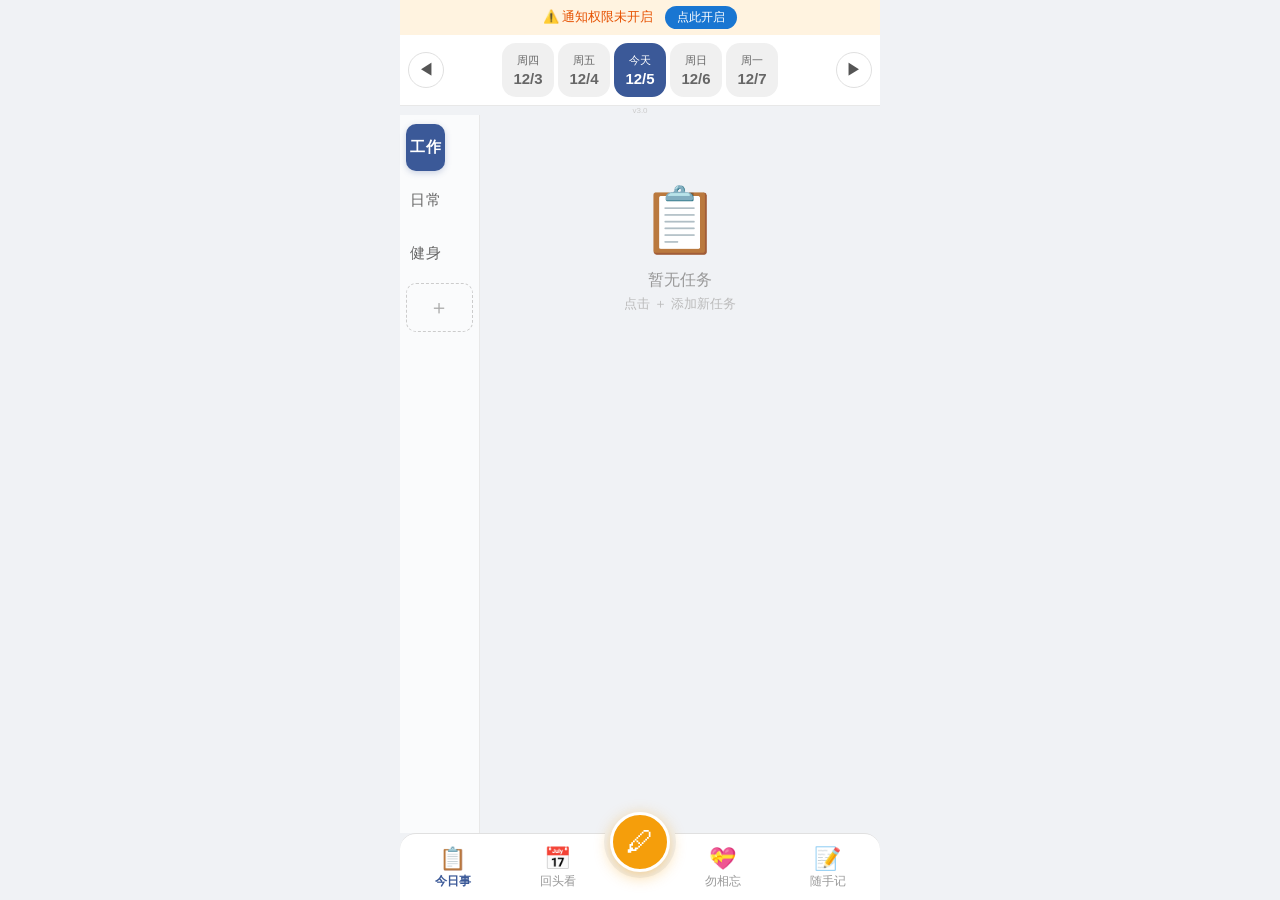
==== commit 4c60967e: "五标签底部导航+橙色羽毛笔FAB+弧形底栏" ====
--- a/index.html
+++ b/index.html
@@ -42,11 +42,11 @@
   </div>
 
   <nav class="bottom-nav">
-    <button class="nav-btn active" onclick="switchTab('tasks')">今日事</button>
-    <button class="nav-btn" onclick="switchTab('kanban')">回头看</button>
-    <button class="fab-inline" onclick="fabClick()">＋</button>
-    <button class="nav-btn" onclick="switchTab('anniversaries')">勿相忘</button>
-    <button class="nav-btn" onclick="switchTab('notes')">随手记</button>
+    <button class="nav-btn active" onclick="switchTab('tasks')"><span class="tab-icon">📋</span>今日事</button>
+    <button class="nav-btn" onclick="switchTab('kanban')"><span class="tab-icon">📅</span>回头看</button>
+    <span class="fab-spacer"><button class="fab-inline" onclick="fabClick()">🖊</button></span>
+    <button class="nav-btn" onclick="switchTab('anniversaries')"><span class="tab-icon">💝</span>勿相忘</button>
+    <button class="nav-btn" onclick="switchTab('notes')"><span class="tab-icon">📝</span>随手记</button>
   </nav>
 
 </main>
--- a/style.css
+++ b/style.css
@@ -19,7 +19,7 @@
   margin: 0 auto;
   height: 100dvh;
   position: relative;
-  overflow: hidden;
+  overflow: visible;
   display: flex;
   flex-direction: column;
   -webkit-tap-highlight-color: transparent;
@@ -315,19 +315,24 @@
 .empty-state .empty-sub { font-size: 13px; margin-top: 4px; color: #bbb; }
 
 /* ========== 行内加号按钮 ========== */
+.fab-spacer {
+  width: 60px; flex-shrink: 0; position: relative;
+}
 .fab-inline {
-  width: 42px; height: 42px;
+  position: absolute;
+  left: 50%; transform: translateX(-50%);
+  bottom: 28px;
+  width: 60px; height: 60px;
   border-radius: 50%;
-  background: var(--blue);
-  color: #fff;
-  font-size: 22px;
-  border: none;
-  box-shadow: 0 3px 8px rgba(59,89,152,0.35);
+  background: #F59E0B;
+  color: #fff;
+  font-size: 28px;
+  border: 3px solid #fff;
+  box-shadow: 0 4px 16px rgba(245,158,11,0.45), 0 0 0 6px var(--bg);
   cursor: pointer;
   display: flex; align-items: center; justify-content: center;
-  flex-shrink: 0;
-  margin: 0 4px;
   transition: transform 0.2s;
+  z-index: 20;
 }
 .fab-inline:active { transform: scale(0.9); }
 
@@ -388,23 +393,28 @@
 /* ========== 底部导航 ========== */
 .bottom-nav {
   flex-shrink: 0;
-  display: flex;
+  display: flex; align-items: stretch;
   background: #fff;
+  border-radius: 16px 16px 0 0;
   border-top: 1px solid #e0e0e0;
   z-index: 10;
   margin-top: auto;
+  padding: 6px 0 0;
+  position: relative;
 }
 .nav-btn {
   flex: 1;
-  padding: 8px 2px;
+  padding: 8px 2px 10px;
   border: none;
   background: none;
-  font-size: 11px;
+  font-size: 12px;
   cursor: pointer;
   color: #999;
   transition: all 0.2s;
-}
-.nav-btn.active { color: var(--blue); font-weight: 600; border-top: 2px solid var(--blue); margin-top: -1px; }
+  display: flex; flex-direction: column; align-items: center; gap: 3px;
+}
+.nav-btn .tab-icon { font-size: 22px; line-height: 1; }
+.nav-btn.active { color: var(--blue); font-weight: 600; }
 
 /* ========== 弹窗 ========== */
 dialog {
